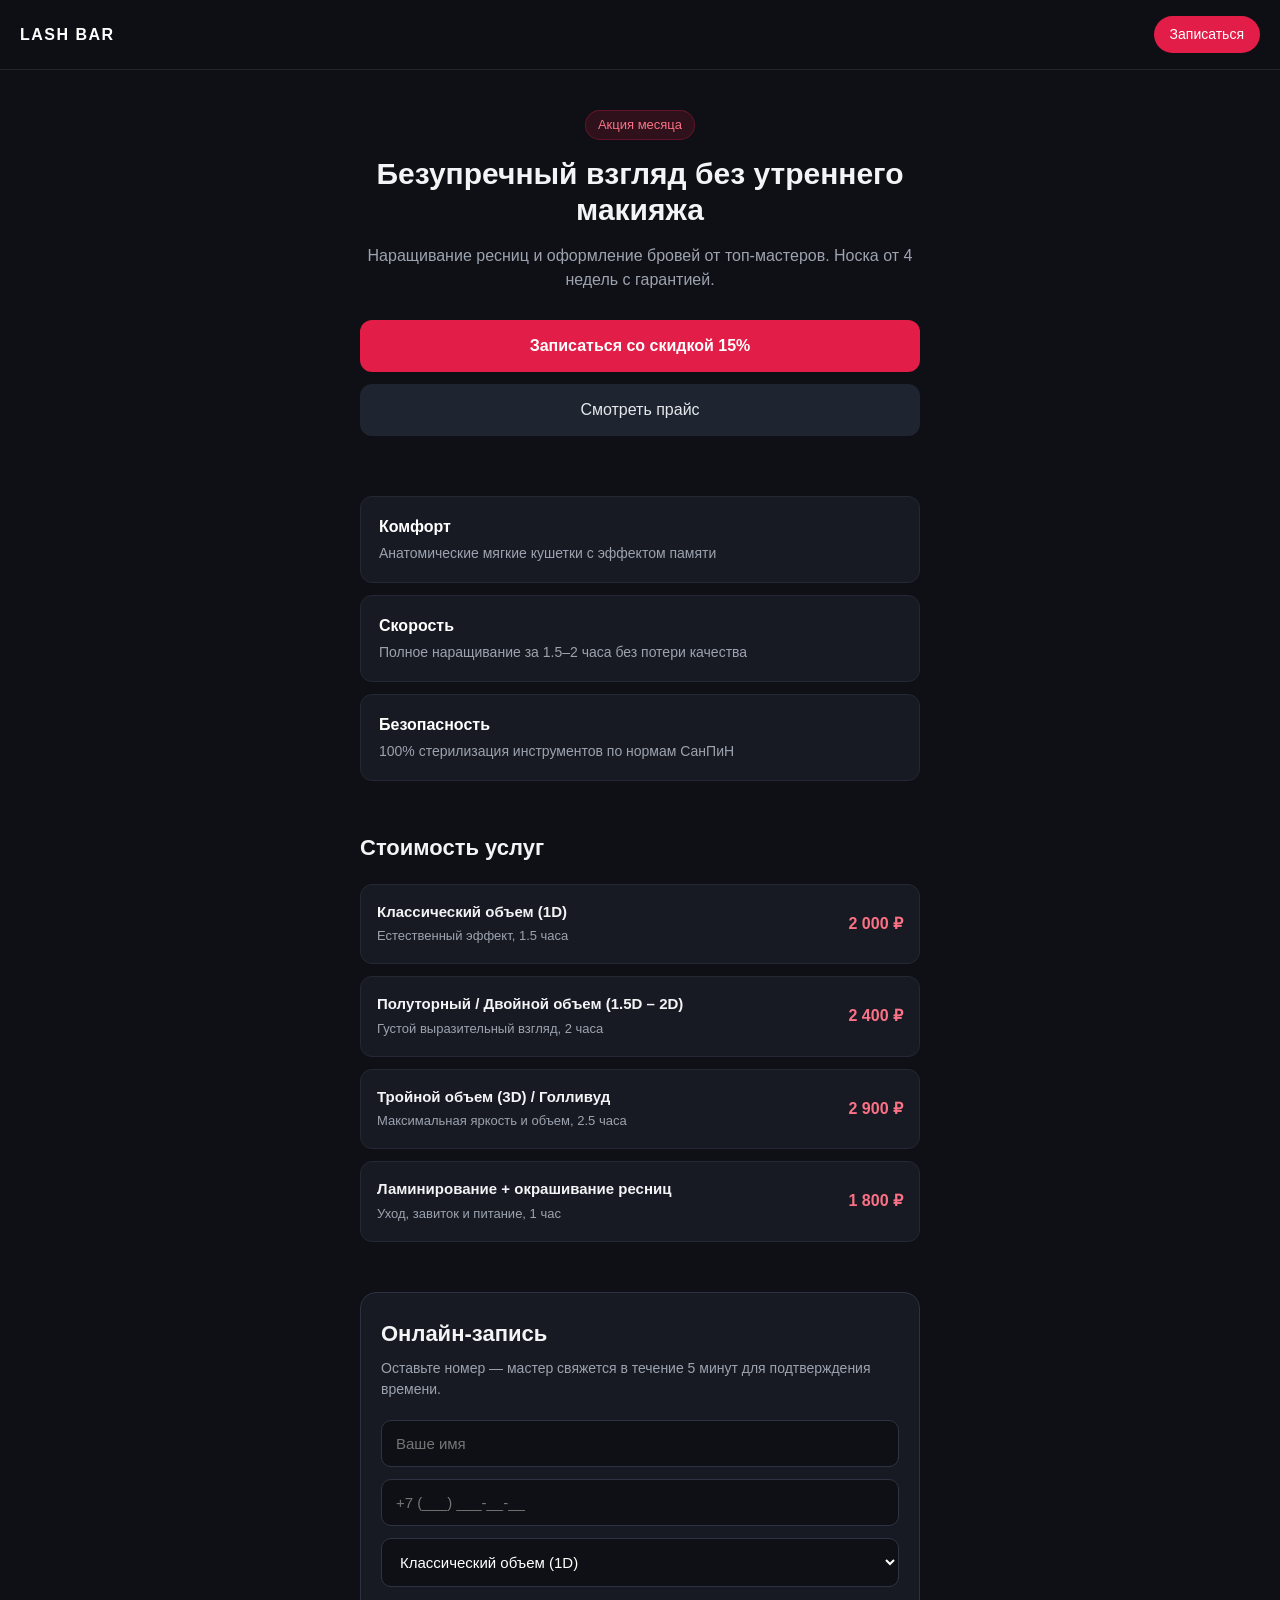
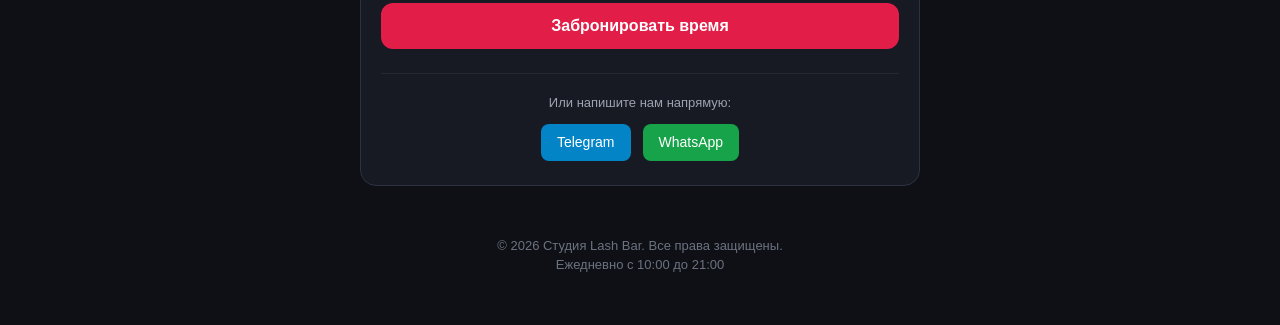
==== index.html @ 1af396bd "Create index.html" ====
<!DOCTYPE html>
<html lang="ru">
<head>
  <meta charset="UTF-8">
  <meta name="viewport" content="width=device-width, initial-scale=1.0">
  <title>Студия взгляда Lash & Brow | Онлайн-запись</title>
  <link rel="stylesheet" href="style.css">
</head>
<body>

  <!-- Навигация -->
  <header class="header">
    <div class="logo">LASH BAR</div>
    <a href="#booking" class="btn-header">Записаться</a>
  </header>

  <!-- Первый экран (Hero) -->
  <section class="hero">
    <span class="badge">Акция месяца</span>
    <h1>Безупречный взгляд без утреннего макияжа</h1>
    <p>Наращивание ресниц и оформление бровей от топ-мастеров. Носка от 4 недель с гарантией.</p>
    <div class="hero-actions">
      <a href="#booking" class="btn-primary">Записаться со скидкой 15%</a>
      <a href="#prices" class="btn-secondary">Смотреть прайс</a>
    </div>
  </section>

  <!-- Преимущества -->
  <section class="features">
    <div class="feature-card">
      <h3>Комфорт</h3>
      <p>Анатомические мягкие кушетки с эффектом памяти</p>
    </div>
    <div class="feature-card">
      <h3>Скорость</h3>
      <p>Полное наращивание за 1.5–2 часа без потери качества</p>
    </div>
    <div class="feature-card">
      <h3>Безопасность</h3>
      <p>100% стерилизация инструментов по нормам СанПиН</p>
    </div>
  </section>

  <!-- Прайс-лист -->
  <section class="prices" id="prices">
    <h2>Стоимость услуг</h2>
    <div class="price-list">
      <div class="price-item">
        <div class="price-info">
          <h4>Классический объем (1D)</h4>
          <span>Естественный эффект, 1.5 часа</span>
        </div>
        <div class="price-cost">2 000 ₽</div>
      </div>
      <div class="price-item">
        <div class="price-info">
          <h4>Полуторный / Двойной объем (1.5D – 2D)</h4>
          <span>Густой выразительный взгляд, 2 часа</span>
        </div>
        <div class="price-cost">2 400 ₽</div>
      </div>
      <div class="price-item">
        <div class="price-info">
          <h4>Тройной объем (3D) / Голливуд</h4>
          <span>Максимальная яркость и объем, 2.5 часа</span>
        </div>
        <div class="price-cost">2 900 ₽</div>
      </div>
      <div class="price-item">
        <div class="price-info">
          <h4>Ламинирование + окрашивание ресниц</h4>
          <span>Уход, завиток и питание, 1 час</span>
        </div>
        <div class="price-cost">1 800 ₽</div>
      </div>
    </div>
  </section>

  <!-- Форма записи / Конвертер -->
  <section class="booking" id="booking">
    <div class="booking-card">
      <h2>Онлайн-запись</h2>
      <p>Оставьте номер — мастер свяжется в течение 5 минут для подтверждения времени.</p>
      
      <form id="leadForm">
        <input type="text" id="clientName" placeholder="Ваше имя" required>
        <input type="tel" id="clientPhone" placeholder="+7 (___) ___-__-__" required>
        <select id="clientService">
          <option value="Классика">Классический объем (1D)</option>
          <option value="2D Объем">Объем 2D</option>
          <option value="3D Объем">Объем 3D</option>
          <option value="Ламинирование">Ламинирование</option>
        </select>
        <button type="submit" class="btn-primary btn-block">Забронировать время</button>
      </form>
      <div id="statusMessage" class="status-msg"></div>

      <div class="direct-messengers">
        <span>Или напишите нам напрямую:</span>
        <div class="messengers-links">
          <a href="https://t.me/" target="_blank" class="tg-link">Telegram</a>
          <a href="https://wa.me/" target="_blank" class="wa-link">WhatsApp</a>
        </div>
      </div>
    </div>
  </section>

  <!-- Подвал -->
  <footer>
    <p>© 2026 Студия Lash Bar. Все права защищены.</p>
    <p>Ежедневно с 10:00 до 21:00</p>
  </footer>

  <script src="script.js"></script>
</body>
</html>
---- style.css ----
* {
  box-sizing: border-box;
  margin: 0;
  padding: 0;
  font-family: -apple-system, BlinkMacSystemFont, "Segoe UI", Roboto, sans-serif;
}

body {
  background-color: #0f1015;
  color: #f3f4f6;
  line-height: 1.5;
  padding-bottom: 20px;
}

/* Шапка */
.header {
  display: flex;
  justify-content: space-between;
  align-items: center;
  padding: 16px 20px;
  background: rgba(15, 16, 21, 0.9);
  position: sticky;
  top: 0;
  backdrop-filter: blur(10px);
  z-index: 100;
  border-bottom: 1px solid #1f242d;
}

.logo {
  font-weight: 700;
  letter-spacing: 1.5px;
  color: #fff;
}

.btn-header {
  text-decoration: none;
  background: #e11d48;
  color: white;
  padding: 8px 16px;
  border-radius: 20px;
  font-size: 14px;
  font-weight: 500;
}

/* Первый экран */
.hero {
  padding: 40px 20px;
  text-align: center;
  max-width: 600px;
  margin: 0 auto;
}

.badge {
  display: inline-block;
  background: rgba(225, 29, 72, 0.15);
  color: #fb7185;
  padding: 4px 12px;
  border-radius: 20px;
  font-size: 13px;
  margin-bottom: 16px;
  border: 1px solid rgba(225, 29, 72, 0.3);
}

.hero h1 {
  font-size: 30px;
  line-height: 1.2;
  margin-bottom: 16px;
  font-weight: 700;
}

.hero p {
  color: #9ca3af;
  font-size: 16px;
  margin-bottom: 28px;
}

.hero-actions {
  display: flex;
  flex-direction: column;
  gap: 12px;
}

.btn-primary {
  display: inline-block;
  background: #e11d48;
  color: #fff;
  text-decoration: none;
  padding: 14px 24px;
  border-radius: 12px;
  font-weight: 600;
  border: none;
  cursor: pointer;
  font-size: 16px;
}

.btn-secondary {
  display: inline-block;
  background: #1e2430;
  color: #e5e7eb;
  text-decoration: none;
  padding: 14px 24px;
  border-radius: 12px;
  font-weight: 500;
}

/* Преимущества */
.features {
  display: grid;
  grid-template-columns: 1fr;
  gap: 12px;
  padding: 20px;
  max-width: 600px;
  margin: 0 auto;
}

.feature-card {
  background: #171a23;
  padding: 18px;
  border-radius: 12px;
  border: 1px solid #232834;
}

.feature-card h3 {
  font-size: 16px;
  color: #fff;
  margin-bottom: 4px;
}

.feature-card p {
  font-size: 14px;
  color: #9ca3af;
}

/* Прайс */
.prices {
  padding: 30px 20px;
  max-width: 600px;
  margin: 0 auto;
}

.prices h2 {
  font-size: 22px;
  margin-bottom: 20px;
}

.price-list {
  display: flex;
  flex-direction: column;
  gap: 12px;
}

.price-item {
  display: flex;
  justify-content: space-between;
  align-items: center;
  background: #171a23;
  padding: 16px;
  border-radius: 12px;
  border: 1px solid #232834;
}

.price-info h4 {
  font-size: 15px;
  color: #f3f4f6;
}

.price-info span {
  font-size: 13px;
  color: #9ca3af;
}

.price-cost {
  font-size: 16px;
  font-weight: 700;
  color: #fb7185;
}

/* Форма */
.booking {
  padding: 20px;
  max-width: 600px;
  margin: 0 auto;
}

.booking-card {
  background: #171a23;
  padding: 24px 20px;
  border-radius: 16px;
  border: 1px solid #2c3242;
}

.booking-card h2 {
  font-size: 22px;
  margin-bottom: 8px;
}

.booking-card p {
  font-size: 14px;
  color: #9ca3af;
  margin-bottom: 20px;
}

form {
  display: flex;
  flex-direction: column;
  gap: 12px;
}

input, select {
  background: #0f1015;
  border: 1px solid #2d3342;
  padding: 14px;
  border-radius: 10px;
  color: #fff;
  font-size: 15px;
  outline: none;
}

input:focus, select:focus {
  border-color: #e11d48;
}

.btn-block {
  width: 100%;
  margin-top: 4px;
}

.status-msg {
  margin-top: 12px;
  font-size: 14px;
  text-align: center;
}

.direct-messengers {
  margin-top: 24px;
  text-align: center;
  border-top: 1px solid #232834;
  padding-top: 16px;
}

.direct-messengers span {
  font-size: 13px;
  color: #9ca3af;
}

.messengers-links {
  display: flex;
  justify-content: center;
  gap: 12px;
  margin-top: 10px;
}

.tg-link, .wa-link {
  text-decoration: none;
  font-size: 14px;
  font-weight: 500;
  padding: 8px 16px;
  border-radius: 8px;
  color: #fff;
}

.tg-link { background: #0284c7; }
.wa-link { background: #16a34a; }

footer {
  text-align: center;
  padding: 30px 20px;
  color: #6b7280;
  font-size: 13px;
}
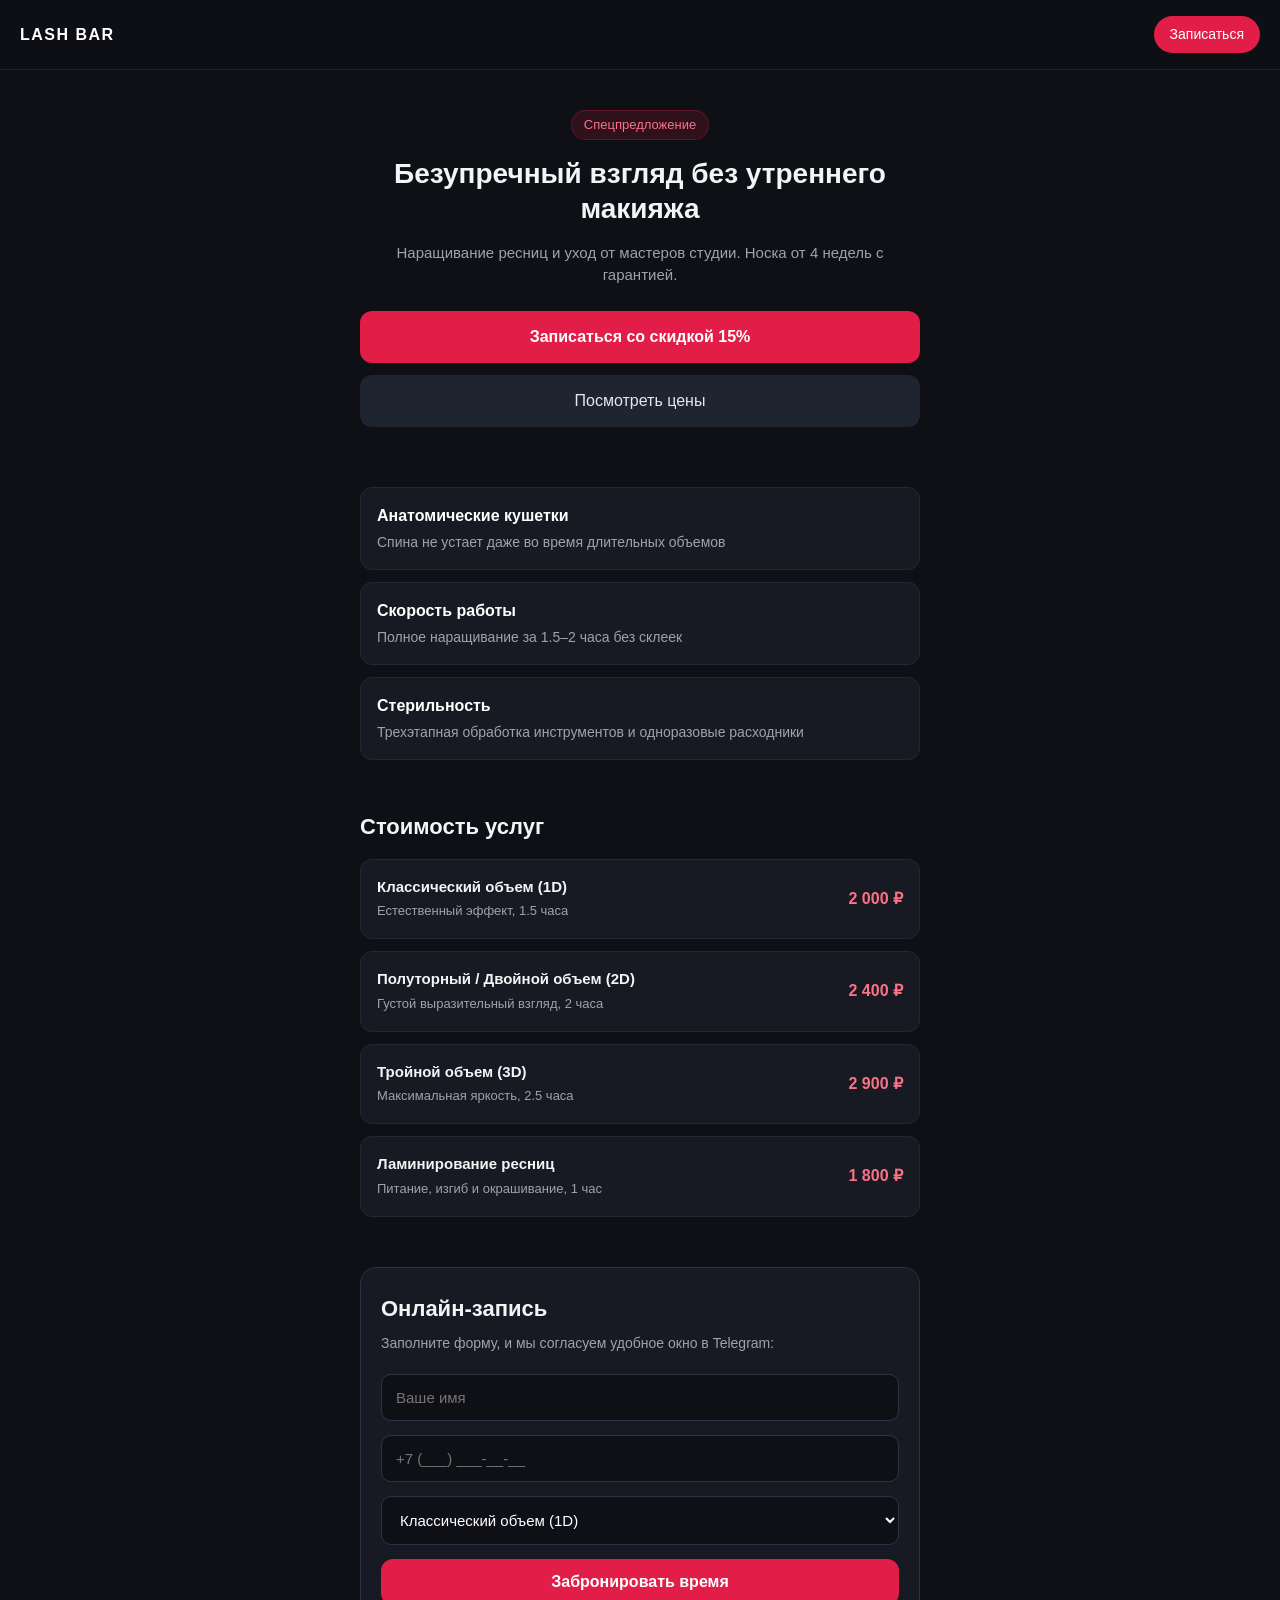
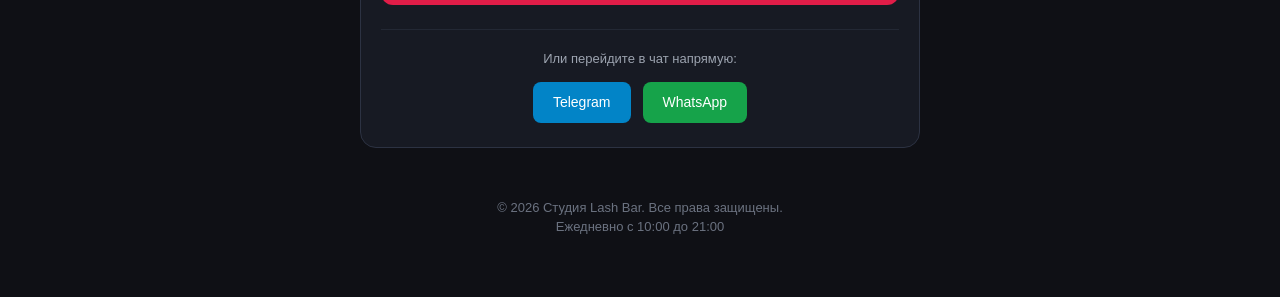
==== commit 00cce862: "Create index.html" ====
--- a/index.html
+++ b/index.html
@@ -4,44 +4,264 @@
   <meta charset="UTF-8">
   <meta name="viewport" content="width=device-width, initial-scale=1.0">
   <title>Студия взгляда Lash & Brow | Онлайн-запись</title>
-  <link rel="stylesheet" href="style.css">
+  <style>
+    * {
+      box-sizing: border-box;
+      margin: 0;
+      padding: 0;
+      font-family: -apple-system, BlinkMacSystemFont, "Segoe UI", Roboto, sans-serif;
+    }
+    body {
+      background-color: #0f1015;
+      color: #f3f4f6;
+      line-height: 1.5;
+      padding-bottom: 30px;
+    }
+    .header {
+      display: flex;
+      justify-content: space-between;
+      align-items: center;
+      padding: 16px 20px;
+      background: rgba(15, 16, 21, 0.95);
+      position: sticky;
+      top: 0;
+      backdrop-filter: blur(10px);
+      z-index: 100;
+      border-bottom: 1px solid #1f242d;
+    }
+    .logo {
+      font-weight: 700;
+      letter-spacing: 1.5px;
+      color: #fff;
+    }
+    .btn-header {
+      text-decoration: none;
+      background: #e11d48;
+      color: white;
+      padding: 8px 16px;
+      border-radius: 20px;
+      font-size: 14px;
+      font-weight: 500;
+    }
+    .hero {
+      padding: 40px 20px;
+      text-align: center;
+      max-width: 600px;
+      margin: 0 auto;
+    }
+    .badge {
+      display: inline-block;
+      background: rgba(225, 29, 72, 0.15);
+      color: #fb7185;
+      padding: 4px 12px;
+      border-radius: 20px;
+      font-size: 13px;
+      margin-bottom: 16px;
+      border: 1px solid rgba(225, 29, 72, 0.3);
+    }
+    .hero h1 {
+      font-size: 28px;
+      line-height: 1.25;
+      margin-bottom: 16px;
+      font-weight: 700;
+    }
+    .hero p {
+      color: #9ca3af;
+      font-size: 15px;
+      margin-bottom: 24px;
+    }
+    .hero-actions {
+      display: flex;
+      flex-direction: column;
+      gap: 12px;
+    }
+    .btn-primary {
+      display: inline-block;
+      background: #e11d48;
+      color: #fff;
+      text-decoration: none;
+      padding: 14px 20px;
+      border-radius: 12px;
+      font-weight: 600;
+      border: none;
+      cursor: pointer;
+      font-size: 16px;
+      text-align: center;
+      width: 100%;
+    }
+    .btn-secondary {
+      display: inline-block;
+      background: #1e2430;
+      color: #e5e7eb;
+      text-decoration: none;
+      padding: 14px 20px;
+      border-radius: 12px;
+      font-weight: 500;
+      text-align: center;
+    }
+    .features {
+      display: flex;
+      flex-direction: column;
+      gap: 12px;
+      padding: 20px;
+      max-width: 600px;
+      margin: 0 auto;
+    }
+    .feature-card {
+      background: #171a23;
+      padding: 16px;
+      border-radius: 12px;
+      border: 1px solid #232834;
+    }
+    .feature-card h3 {
+      font-size: 16px;
+      color: #fff;
+      margin-bottom: 4px;
+    }
+    .feature-card p {
+      font-size: 14px;
+      color: #9ca3af;
+    }
+    .prices {
+      padding: 30px 20px;
+      max-width: 600px;
+      margin: 0 auto;
+    }
+    .prices h2 {
+      font-size: 22px;
+      margin-bottom: 16px;
+    }
+    .price-list {
+      display: flex;
+      flex-direction: column;
+      gap: 12px;
+    }
+    .price-item {
+      display: flex;
+      justify-content: space-between;
+      align-items: center;
+      background: #171a23;
+      padding: 16px;
+      border-radius: 12px;
+      border: 1px solid #232834;
+    }
+    .price-info h4 {
+      font-size: 15px;
+      color: #f3f4f6;
+    }
+    .price-info span {
+      font-size: 13px;
+      color: #9ca3af;
+    }
+    .price-cost {
+      font-size: 16px;
+      font-weight: 700;
+      color: #fb7185;
+    }
+    .booking {
+      padding: 20px;
+      max-width: 600px;
+      margin: 0 auto;
+    }
+    .booking-card {
+      background: #171a23;
+      padding: 24px 20px;
+      border-radius: 16px;
+      border: 1px solid #2c3242;
+    }
+    .booking-card h2 {
+      font-size: 22px;
+      margin-bottom: 8px;
+    }
+    .booking-card p {
+      font-size: 14px;
+      color: #9ca3af;
+      margin-bottom: 20px;
+    }
+    form {
+      display: flex;
+      flex-direction: column;
+      gap: 14px;
+    }
+    input, select {
+      background: #0f1015;
+      border: 1px solid #2d3342;
+      padding: 14px;
+      border-radius: 10px;
+      color: #fff;
+      font-size: 15px;
+      outline: none;
+      width: 100%;
+    }
+    input:focus, select:focus {
+      border-color: #e11d48;
+    }
+    .direct-messengers {
+      margin-top: 24px;
+      text-align: center;
+      border-top: 1px solid #232834;
+      padding-top: 16px;
+    }
+    .direct-messengers span {
+      font-size: 13px;
+      color: #9ca3af;
+    }
+    .messengers-links {
+      display: flex;
+      justify-content: center;
+      gap: 12px;
+      margin-top: 12px;
+    }
+    .tg-link, .wa-link {
+      text-decoration: none;
+      font-size: 14px;
+      font-weight: 500;
+      padding: 10px 20px;
+      border-radius: 8px;
+      color: #fff;
+    }
+    .tg-link { background: #0284c7; }
+    .wa-link { background: #16a34a; }
+    footer {
+      text-align: center;
+      padding: 30px 20px;
+      color: #6b7280;
+      font-size: 13px;
+    }
+  </style>
 </head>
 <body>
 
-  <!-- Навигация -->
   <header class="header">
     <div class="logo">LASH BAR</div>
     <a href="#booking" class="btn-header">Записаться</a>
   </header>
 
-  <!-- Первый экран (Hero) -->
   <section class="hero">
-    <span class="badge">Акция месяца</span>
+    <span class="badge">Спецпредложение</span>
     <h1>Безупречный взгляд без утреннего макияжа</h1>
-    <p>Наращивание ресниц и оформление бровей от топ-мастеров. Носка от 4 недель с гарантией.</p>
+    <p>Наращивание ресниц и уход от мастеров студии. Носка от 4 недель с гарантией.</p>
     <div class="hero-actions">
       <a href="#booking" class="btn-primary">Записаться со скидкой 15%</a>
-      <a href="#prices" class="btn-secondary">Смотреть прайс</a>
+      <a href="#prices" class="btn-secondary">Посмотреть цены</a>
     </div>
   </section>
 
-  <!-- Преимущества -->
   <section class="features">
     <div class="feature-card">
-      <h3>Комфорт</h3>
-      <p>Анатомические мягкие кушетки с эффектом памяти</p>
+      <h3>Анатомические кушетки</h3>
+      <p>Спина не устает даже во время длительных объемов</p>
     </div>
     <div class="feature-card">
-      <h3>Скорость</h3>
-      <p>Полное наращивание за 1.5–2 часа без потери качества</p>
+      <h3>Скорость работы</h3>
+      <p>Полное наращивание за 1.5–2 часа без склеек</p>
     </div>
     <div class="feature-card">
-      <h3>Безопасность</h3>
-      <p>100% стерилизация инструментов по нормам СанПиН</p>
+      <h3>Стерильность</h3>
+      <p>Трехэтапная обработка инструментов и одноразовые расходники</p>
     </div>
   </section>
 
-  <!-- Прайс-лист -->
   <section class="prices" id="prices">
     <h2>Стоимость услуг</h2>
     <div class="price-list">
@@ -54,63 +274,78 @@
       </div>
       <div class="price-item">
         <div class="price-info">
-          <h4>Полуторный / Двойной объем (1.5D – 2D)</h4>
+          <h4>Полуторный / Двойной объем (2D)</h4>
           <span>Густой выразительный взгляд, 2 часа</span>
         </div>
         <div class="price-cost">2 400 ₽</div>
       </div>
       <div class="price-item">
         <div class="price-info">
-          <h4>Тройной объем (3D) / Голливуд</h4>
-          <span>Максимальная яркость и объем, 2.5 часа</span>
+          <h4>Тройной объем (3D)</h4>
+          <span>Максимальная яркость, 2.5 часа</span>
         </div>
         <div class="price-cost">2 900 ₽</div>
       </div>
       <div class="price-item">
         <div class="price-info">
-          <h4>Ламинирование + окрашивание ресниц</h4>
-          <span>Уход, завиток и питание, 1 час</span>
+          <h4>Ламинирование ресниц</h4>
+          <span>Питание, изгиб и окрашивание, 1 час</span>
         </div>
         <div class="price-cost">1 800 ₽</div>
       </div>
     </div>
   </section>
 
-  <!-- Форма записи / Конвертер -->
   <section class="booking" id="booking">
     <div class="booking-card">
       <h2>Онлайн-запись</h2>
-      <p>Оставьте номер — мастер свяжется в течение 5 минут для подтверждения времени.</p>
+      <p>Заполните форму, и мы согласуем удобное окно в Telegram:</p>
       
-      <form id="leadForm">
+      <form onsubmit="handleBooking(event)">
         <input type="text" id="clientName" placeholder="Ваше имя" required>
         <input type="tel" id="clientPhone" placeholder="+7 (___) ___-__-__" required>
         <select id="clientService">
-          <option value="Классика">Классический объем (1D)</option>
-          <option value="2D Объем">Объем 2D</option>
-          <option value="3D Объем">Объем 3D</option>
-          <option value="Ламинирование">Ламинирование</option>
+          <option value="Классический объем (1D)">Классический объем (1D)</option>
+          <option value="Двойной объем (2D)">Двойной объем (2D)</option>
+          <option value="Тройной объем (3D)">Тройной объем (3D)</option>
+          <option value="Ламинирование ресниц">Ламинирование ресниц</option>
         </select>
-        <button type="submit" class="btn-primary btn-block">Забронировать время</button>
+        <button type="submit" class="btn-primary">Забронировать время</button>
       </form>
-      <div id="statusMessage" class="status-msg"></div>
 
       <div class="direct-messengers">
-        <span>Или напишите нам напрямую:</span>
+        <span>Или перейдите в чат напрямую:</span>
         <div class="messengers-links">
-          <a href="https://t.me/" target="_blank" class="tg-link">Telegram</a>
+          <a href="https://t.me/aleksroz12s" target="_blank" class="tg-link">Telegram</a>
           <a href="https://wa.me/" target="_blank" class="wa-link">WhatsApp</a>
         </div>
       </div>
     </div>
   </section>
 
-  <!-- Подвал -->
   <footer>
     <p>© 2026 Студия Lash Bar. Все права защищены.</p>
     <p>Ежедневно с 10:00 до 21:00</p>
   </footer>
 
-  <script src="script.js"></script>
+  <script>
+    function handleBooking(e) {
+      e.preventDefault();
+
+      var name = document.getElementById('clientName').value;
+      var phone = document.getElementById('clientPhone').value;
+      var service = document.getElementById('clientService').value;
+
+      // Ваш юзернейм в Telegram без символа @
+      var tgUser = 'aleksroz12s';
+
+      var message = 'Здравствуйте! Заявка с сайта Lash Bar:%0A%0A' +
+                    '👤 Имя: ' + encodeURIComponent(name) + '%0A' +
+                    '📞 Телефон: ' + encodeURIComponent(phone) + '%0A' +
+                    '💅 Услуга: ' + encodeURIComponent(service);
+
+      window.location.href = 'https://t.me/' + tgUser + '?text=' + message;
+    }
+  </script>
 </body>
 </html>
